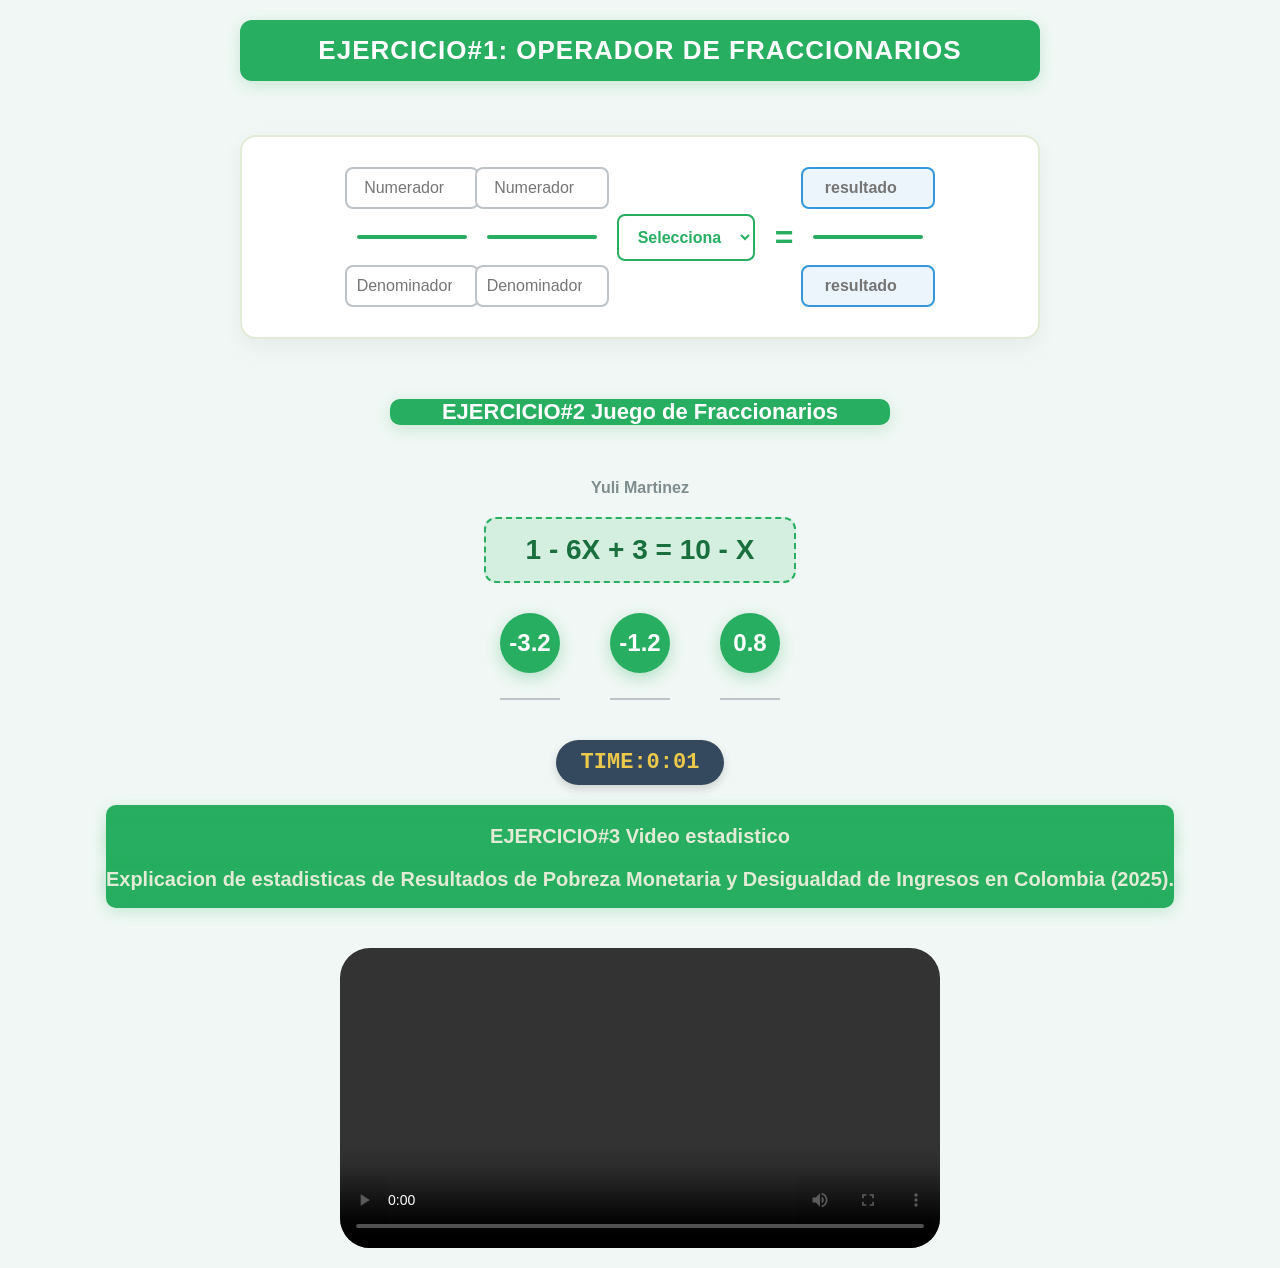
==== TRABAJO FINAL/index.html @ 909b7b12 "Subiendo arreglos de  los trabajos y hacinedo mejoras" ====
<!DOCTYPE html>
<html lang="en">
<head>
    <meta charset="UTF-8">
    <meta name="viewport" content="width=device-width, initial-scale=1.0">
    <title>Matematicas</title>
    <link rel="stylesheet" href="style.css">
    <script src="java.js"></script>
</head>
<body>

    <header id="titulo">
        <p class="letras">Ejercicio#1: Operador de fraccionarios</p>
    </header>
    <br><br><br>

    <!-- Contenedor principal de la aplicación -->
    <nav class="contenedor-operacion">
       
        <!-- Fracción 1 -->
        <div class="fraccion">
            <input id="num1" class="numerador1" type="number" placeholder="Numerador"> 
            <br>
            <div class="linea-division"></div>
            <br>
            <input id="den1" class="denominador1" type="number" placeholder="Denominador">
        </div>

        <!-- Fracción 2 -->
        <div class="fraccion1">
            <input id="num2" class="numerador2" type="number" placeholder="Numerador"> 
            <br>
            <div class="linea-division"></div>
            <br>
            <input id="den2" class="denominador2" type="number" placeholder="Denominador">
        </div>

        <!-- Selector de operaciones -->
        <div class="contenedor-opciones">
            <!-- Agregamos id y el evento onchange para ejecutar la función -->
            <select id="operacion" onchange="ejecutarOperacion()">
                <option value="null">Selecciona</option>
                <option value="suma">Sumar</option>
                <option value="resta">Restar</option>
                <option value="multiplicar">Multiplicar</option>
                <option value="dividir">Dividir</option>
            </select>
        </div>

        <div class="signo">=</div>

        <!-- Cajas de resultado final -->
        <div class="fraccion2">
            <input id="resNum" class="numerador1" type="number" placeholder="resultado" readonly>
            <br>
            <div class="linea-division"></div>
            <br>
            <input id="resDen" class="denominador1" type="number" placeholder="resultado" readonly>
        </div>
        
    </nav>

    


    <div id="contenedor1">
        <h2>EJERCICIO#2 Juego de Fraccionarios</h2>
        
  
    </div>

    <div class="content2"><h3>Yuli Martinez</h3></div>

    <div class="content3">29 + 56x = 9 + 12x</div>
   
   <div id="content4">
    <div class="circle">A</div>
    <div class="circle1">B</div>
    <div class="circle2">C</div>
</div>

<div id="content5">
    <div class="square"></div>
    <div class="square1"></div>
    <div class="square2"></div>
</div>

<div id="time">TIME:0:00</div>


<nav class="testo">
    <h1>EJERCICIO#3 Video estadistico</h1>
    <h2>Explicacion de estadisticas de Resultados de Pobreza Monetaria y Desigualdad de Ingresos en Colombia (2025). </h2> </nav>

<div class="contenedor-video">
 
    <video src="mi-video.mp4" controls width="1000" height="500">
          
    </video>
</div>

 

    
</body>
</html>
---- TRABAJO FINAL/style.css ----
/* --- CONFIGURACIÓN GENERAL Y FONDO --- */
body {
    font-family: 'Segoe UI', Tahoma, Geneva, Verdana, sans-serif;
    background-color: #f0f7f4; /* Fondo verde grisáceo muy claro y limpio */
    margin: 0;
    padding: 20px;
    display: flex;
    flex-direction: column;
    align-items: center;
    color: #2c3e50;
}

/* --- ENCABEZADO --- */
#titulo {
    background-color: #27ae60; /* Verde esmeralda */
    color: white;
    width: 100%;
    max-width: 800px;
    text-align: center;
    padding: 15px 0;
    border-radius: 12px;
    box-shadow: 0 4px 15px rgba(39, 174, 96, 0.2);
}

.letras {
    font-size: 26px;
    font-weight: bold;
    margin: 0;
    text-transform: uppercase;
    letter-spacing: 1px;
}

/* --- CONTENEDOR 1: OPERADOR DE FRACCIONARIOS --- */
.contenedor-operacion {
    background-color: white;
    border: 2px solid #e2ebd5;
    border-radius: 16px;
    padding: 30px;
    display: flex;
    align-items: center;
    justify-content: center;
    gap: 20px;
    max-width: 800px;
    width: 100%;
    box-shadow: 0 8px 24px rgba(0, 0, 0, 0.05);
    box-sizing: border-box;
}

/* Estilo para las fracciones */
.fraccion, .fraccion1, .fraccion2 {
    display: flex;
    flex-direction: column;
    align-items: center;
    width: 110px;
}

/* Inputs de las fracciones */
.contenedor-operacion input[type="number"] {
    width: 100%;
    padding: 10px;
    font-size: 16px;
    text-align: center;
    border: 2px solid #bdc3c7;
    border-radius: 8px;
    outline: none;
    transition: all 0.3s ease;
}

.contenedor-operacion input[type="number"]:focus {
    border-color: #2ecc71; /* Brillo verde al escribir */
    box-shadow: 0 0 8px rgba(46, 204, 113, 0.3);
}

/* Inputs de resultado (deshabilitados) */
.contenedor-operacion input[readonly] {
    background-color: #ebf5fb;
    border-color: #3498db;
    font-weight: bold;
    color: #2c3e50;
}

/* Línea divisoria de la fracción */
.linea-division {
    width: 100%;
    height: 4px;
    background-color: #27ae60;
    border-radius: 2px;
    margin: 8px 0;
}

/* Selector de operaciones Dropdown */
#operacion {
    padding: 12px 15px;
    font-size: 16px;
    border: 2px solid #27ae60;
    border-radius: 8px;
    background-color: white;
    color: #27ae60;
    font-weight: bold;
    cursor: pointer;
    outline: none;
}

#operacion:hover {
    background-color: #27ae60;
    color: white;
}

/* Signo Igual (=) */
.signo {
    font-size: 32px;
    font-weight: bold;
    color: #27ae60;
}

/* --- CONTENEDOR 2: SECCIÓN DE TRIVIA / EJERCICIO --- */
#contenedor1 {
    width: 500px;
    height: 100px;
    margin-top: 40px;
    text-align: center;
}

#contenedor1 h2 {
    color: white; /* Verde oscuro */
    font-size: 22px;
    margin-bottom: 5px;
}

.content2 h3 {
    color: #7f8c8d;
    margin: 0 0 20px 0;
    font-size: 16px;
}

/* La ecuación matemática */
.content3 {
    background-color: #d4efdf; /* Fondo verde menta suave */
    color: #196f3d;
    font-size: 28px;
    font-weight: bold;
    padding: 15px 40px;
    border-radius: 12px;
    border: 2px dashed #27ae60;
    margin-bottom: 30px;
    display: inline-block;
}

/* --- BOTONES DE LETRAS (A, B, C) --- */
#content4 {
    display: flex;
    justify-content: center;
    gap: 50px;
    margin-bottom: 15px;
}

.circle, .circle1, .circle2 {
    width: 60px;
    height: 60px;
    background-color: #27ae60;
    color: white;
    border-radius: 50%;
    font-size: 24px;
    font-weight: bold;
    display: flex;
    align-items: center;
    justify-content: center;
    cursor: pointer;
    box-shadow: 0 5px 15px rgba(39, 174, 96, 0.3);
    transition: all 0.2s ease;
}

.circle:hover, .circle1:hover, .circle2:hover {
    transform: translateY(-5px);
    background-color: #219653; /* Verde un poco más oscuro al pasar el mouse */
    box-shadow: 0 8px 20px rgba(33, 150, 83, 0.4);
}

/* --- CUADRADOS DE LOS NÚMEROS --- */
#content5 {
    display: flex;
    justify-content: center;
    gap: 50px;
    margin-bottom: 40px;
}

.square, .square1, .square2 {
    width: 60px;
    text-align: center;
    font-size: 20px;
    font-weight: bold;
    color: #2c3e50;
    padding: 5px 0;
    border-bottom: 2px solid #bdc3c7; /* Línea sutil decorativa bajo el número */
}

/* --- CRONÓMETRO TIME --- */
#time {
    background-color: #34495e;
    color: #ecc94b; /* Texto amarillo para que resalte como marcador */
    font-family: 'Courier New', Courier, monospace;
    font-size: 22px;
    font-weight: bold;
    padding: 10px 25px;
    border-radius: 30px;
    box-shadow: 0 4px 10px rgba(0,0,0,0.15);
    display: inline-block;
}


.contenedor-video {
    display: flex;
    justify-content: center;
    max-width: 600px;       /* Evita que el video se estire gigante en PC */
    width: 100%;            /* Se adapta perfectamente a pantallas de celular */
    margin: 40px auto 0 auto; /* Centra el bloque completo y da espacio arriba */
    border-radius: 30px;
    overflow: hidden;       /* ¡Obligatorio! Si no lo pones, el video se sale de las esquinas redondas */
}

/* Aplica esto también para que el video use todo el espacio del contenedor */
.contenedor-video video, 
.contenedor-video iframe {
    width: 100%;
    height: auto;
}

.testo, h1 , h2{
    background-color: #27ae60;
    border-radius: 10px;
    color: #e2ebd5;
    text-align: center;
    font-size: 20px;
    margin-top: 20px;
      box-shadow: 0 4px 15px rgba(39, 174, 96, 0.2);
}
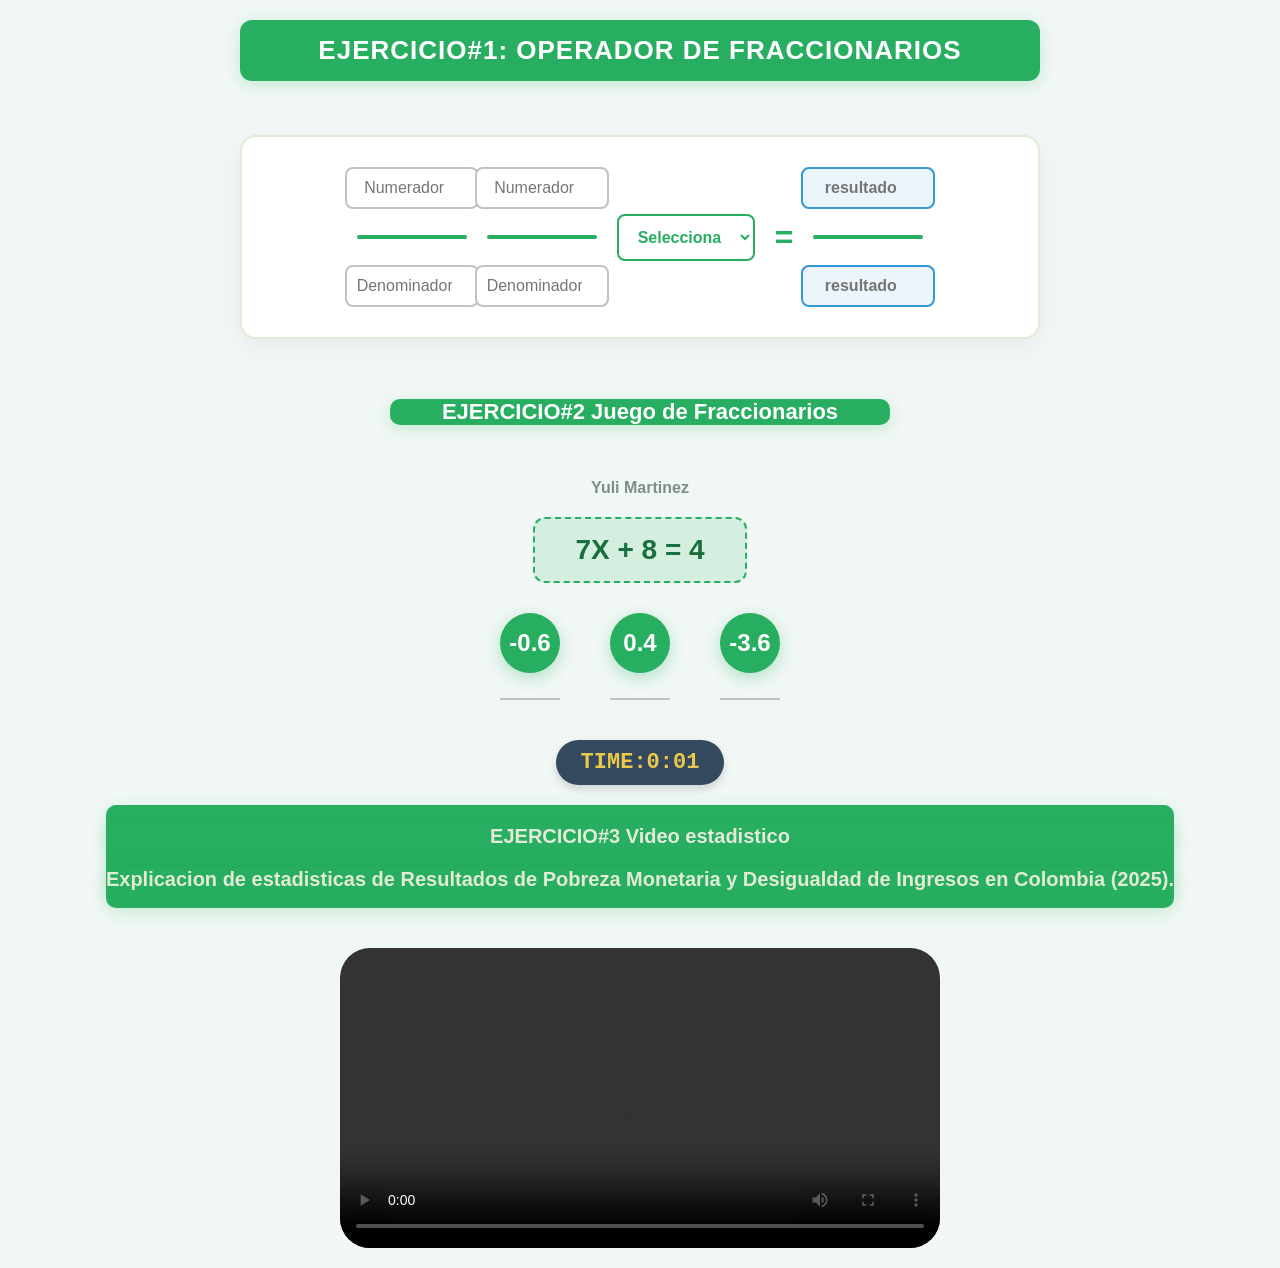
==== commit df9a350f: "Video de estadistica subido en el proyecto fina" ====
--- a/TRABAJO FINAL/index.html
+++ b/TRABAJO FINAL/index.html
@@ -94,7 +94,7 @@
 
 <div class="contenedor-video">
  
-    <video src="mi-video.mp4" controls width="1000" height="500">
+    <video src="img/Video.mp4" controls width="1000" height="500">
           
     </video>
 </div>
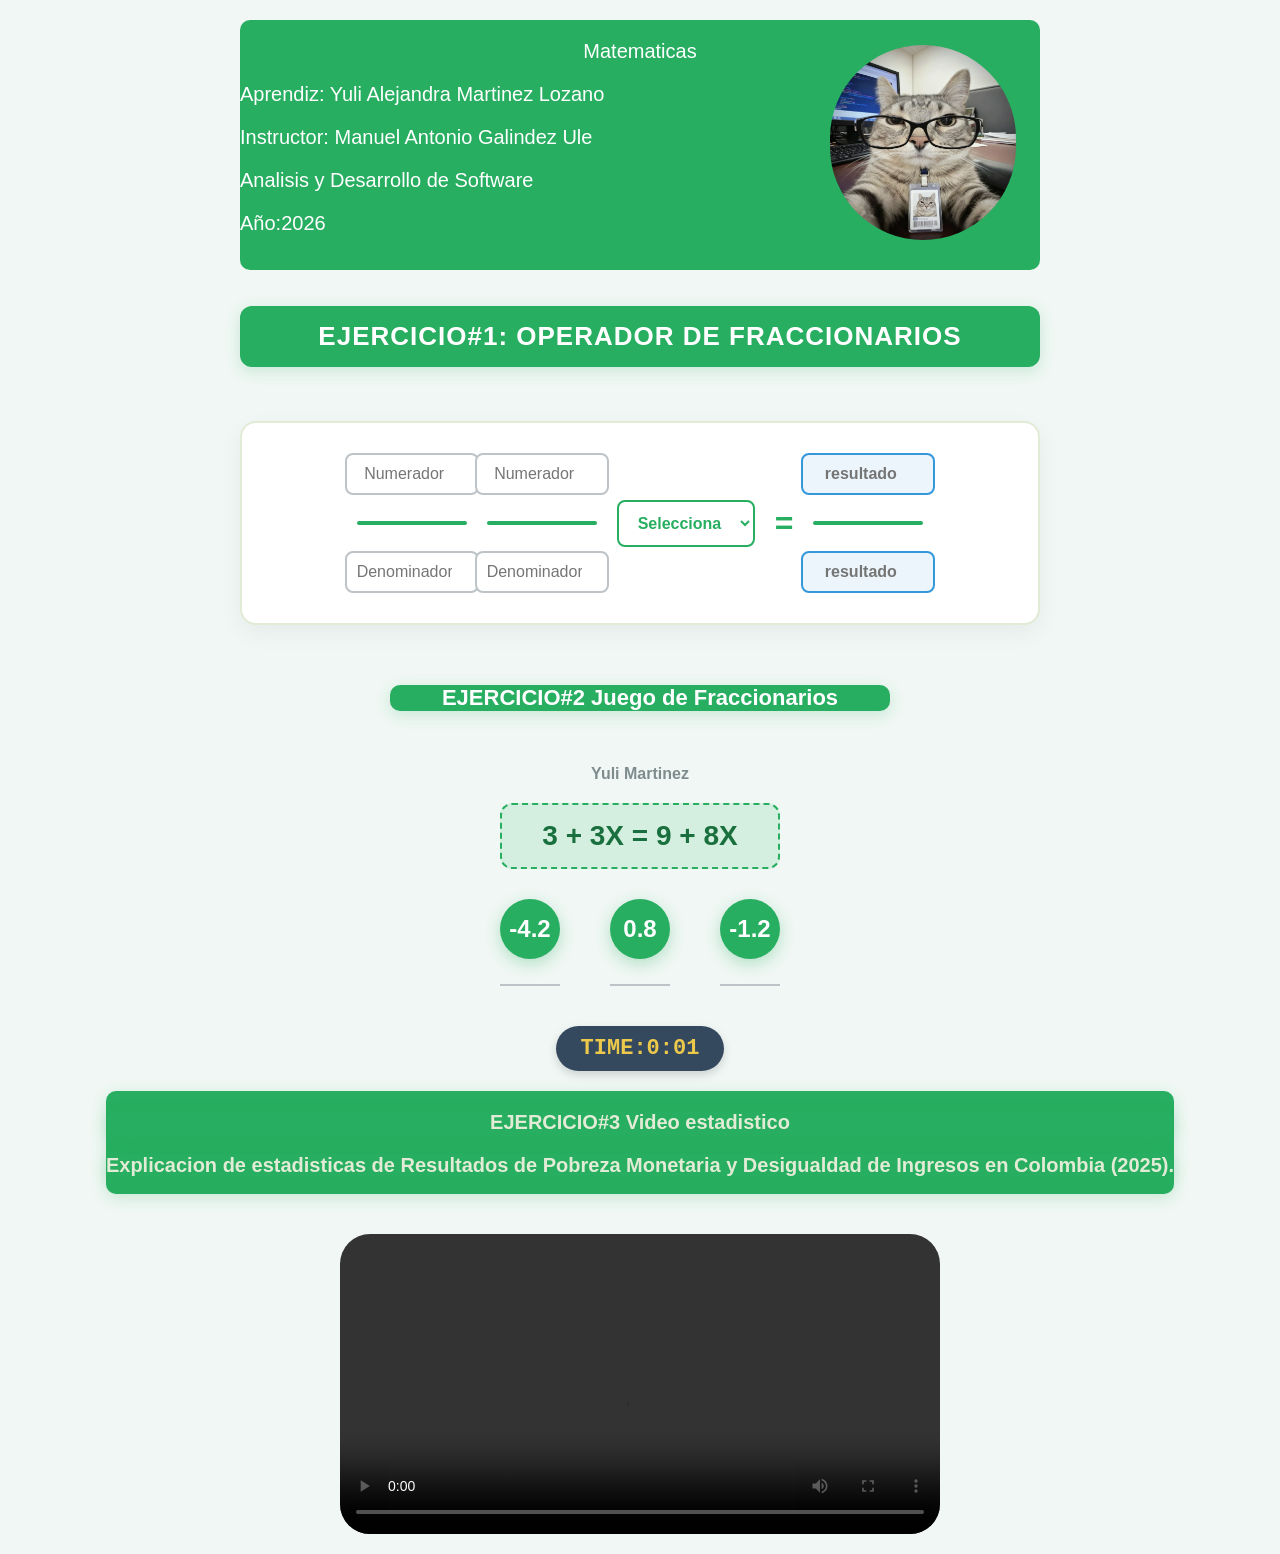
==== commit 9e777145: "Presentacion" ====
--- a/TRABAJO FINAL/index.html
+++ b/TRABAJO FINAL/index.html
@@ -8,6 +8,18 @@
     <script src="java.js"></script>
 </head>
 <body>
+
+    <nav id="auto">
+       <center><p>Matematicas</p></center>
+        <p>Aprendiz: Yuli Alejandra Martinez Lozano</p>
+        <p>Instructor: Manuel Antonio Galindez Ule</p>
+        <p>Analisis y Desarrollo de Software</p>
+        <p>Año:2026</p>
+        <nav class="foto"><img src="img/gato.jpg" alt="foto de perfil" class="gatito"></nav>
+    </nav>
+
+    <br><br>
+
 
     <header id="titulo">
         <p class="letras">Ejercicio#1: Operador de fraccionarios</p>
--- a/TRABAJO FINAL/style.css
+++ b/TRABAJO FINAL/style.css
@@ -9,6 +9,38 @@
     align-items: center;
     color: #2c3e50;
 }
+
+
+
+
+#auto{
+    width: 800px;
+    height: 250px;
+    background-color: #27ae60;
+    font-size: 20px;
+    border-radius: 10px;
+    color: white;
+    font-family: 'Franklin Gothic Medium', 'Arial Narrow', Arial, sans-serif;
+}
+
+
+
+.foto{
+    width: 150px;
+    height: 150px;
+    /* background-color: #09130d; */
+    margin-top: -170px;
+    margin-left: 590px;
+    border-radius: 80px;
+}
+
+.gatito{
+    max-width: 130%;
+    max-height: 130%;
+    border-radius: 100px;
+    margin-top: -40px;
+}
+
 
 /* --- ENCABEZADO --- */
 #titulo {
